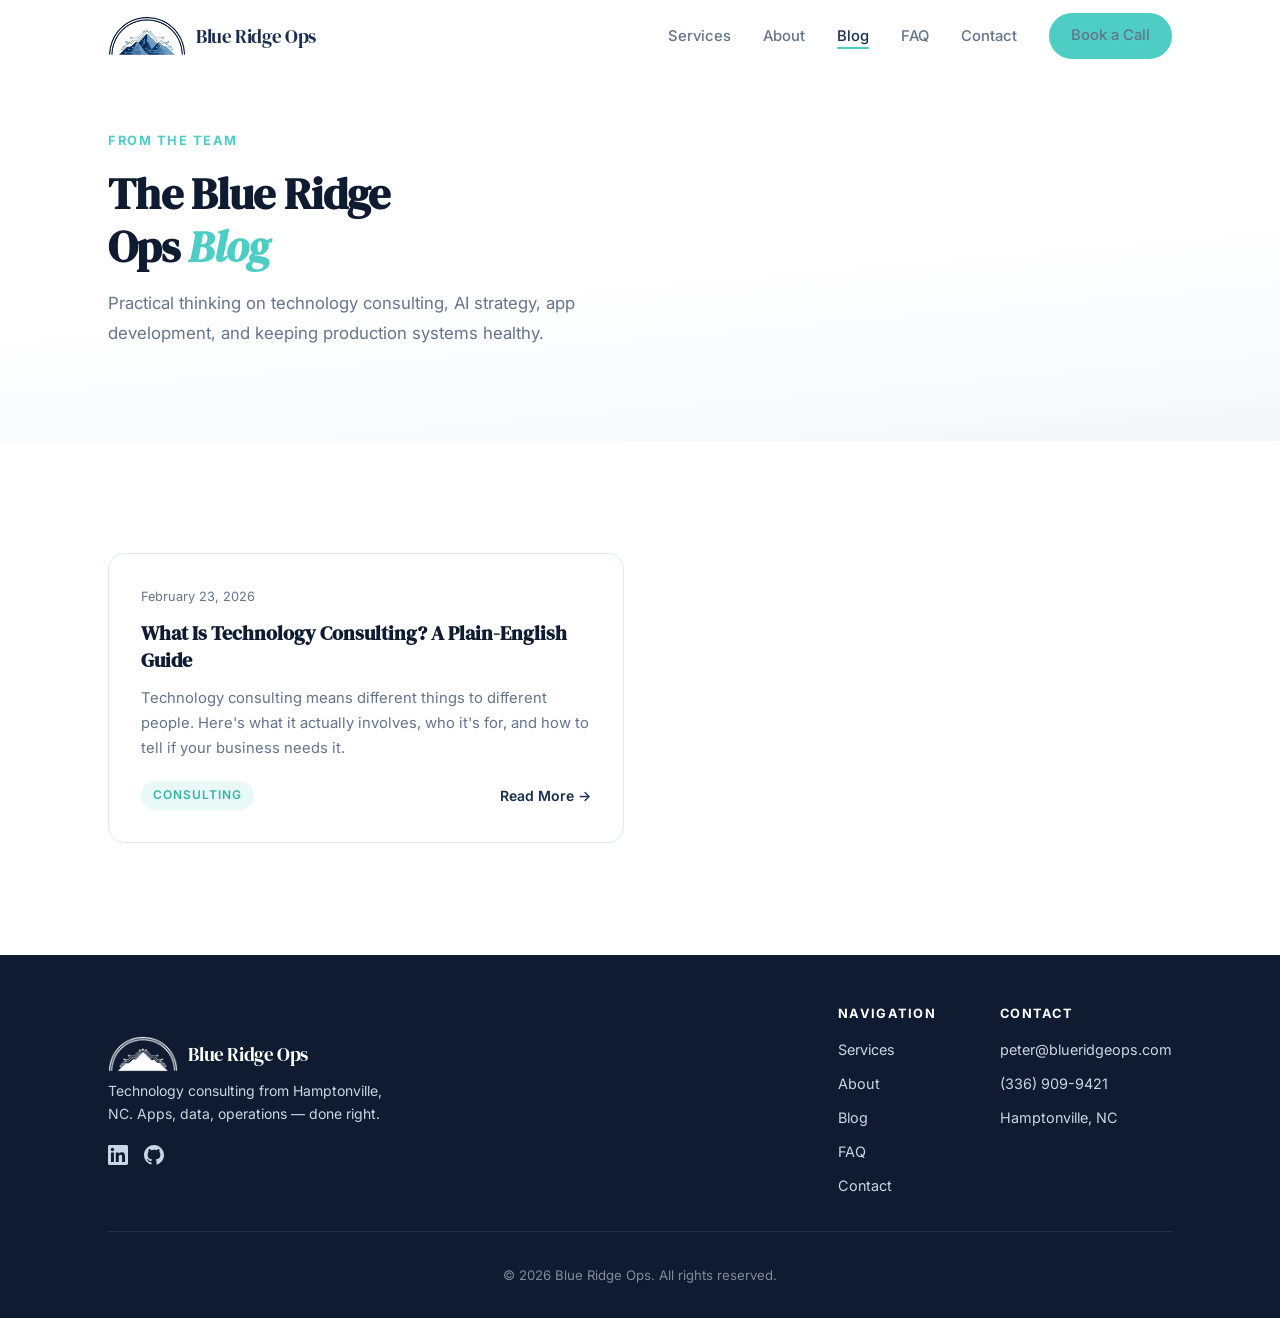
==== blog/index.html @ 74a75a66 "Add blog infrastructure and first post Blog listing page at /blog/ with card grid and CollectionPage" ====
<!DOCTYPE html>
<html lang="en">

<head>
  <meta charset="UTF-8">
  <meta name="viewport" content="width=device-width, initial-scale=1.0">
  <title>Blog — Blue Ridge Ops</title>
  <meta name="description"
    content="Insights on technology consulting, AI integration, mobile app development, and production operations from the Blue Ridge Ops team in North Carolina.">
  <link rel="canonical" href="https://www.blueridgeops.com/blog/">

  <!-- Open Graph -->
  <meta property="og:title" content="Blog — Blue Ridge Ops">
  <meta property="og:description"
    content="Insights on technology consulting, AI integration, mobile app development, and production operations.">
  <meta property="og:url" content="https://www.blueridgeops.com/blog/">
  <meta property="og:type" content="website">
  <meta property="og:image" content="https://www.blueridgeops.com/assets/og-image.png">
  <meta property="og:image:width" content="1200">
  <meta property="og:image:height" content="630">

  <!-- Twitter Card -->
  <meta name="twitter:card" content="summary_large_image">
  <meta name="twitter:title" content="Blog — Blue Ridge Ops">
  <meta name="twitter:description"
    content="Insights on technology consulting, AI integration, mobile app development, and production operations.">
  <meta name="twitter:image" content="https://www.blueridgeops.com/assets/og-image.png">

  <!-- Favicon -->
  <link rel="icon" type="image/svg+xml" href="/favicon.svg">
  <link rel="icon" type="image/png" sizes="32x32" href="/assets/favicon-32x32.png">
  <link rel="icon" type="image/png" sizes="16x16" href="/assets/favicon-16x16.png">
  <link rel="apple-touch-icon" sizes="180x180" href="/assets/apple-touch-icon.png">
  <meta name="theme-color" content="#1A2E4F">

  <!-- Structured Data -->
  <script type="application/ld+json">
  {
    "@context": "https://schema.org",
    "@type": "CollectionPage",
    "name": "Blog — Blue Ridge Ops",
    "description": "Insights on technology consulting, AI integration, mobile app development, and production operations from Blue Ridge Ops.",
    "url": "https://www.blueridgeops.com/blog/",
    "isPartOf": {
      "@id": "https://www.blueridgeops.com/#website"
    },
    "publisher": {
      "@id": "https://www.blueridgeops.com/#organization"
    }
  }
  </script>

  <!-- Fonts -->
  <link rel="preconnect" href="https://fonts.googleapis.com">
  <link rel="preconnect" href="https://fonts.gstatic.com" crossorigin>
  <link rel="preload" as="style"
    href="https://fonts.googleapis.com/css2?family=DM+Serif+Display:ital@0;1&family=Inter:wght@400;500;600;700&display=swap">
  <link rel="stylesheet"
    href="https://fonts.googleapis.com/css2?family=DM+Serif+Display:ital@0;1&family=Inter:wght@400;500;600;700&display=swap"
    media="print" onload="this.media='all'">
  <noscript>
    <link rel="stylesheet"
      href="https://fonts.googleapis.com/css2?family=DM+Serif+Display:ital@0;1&family=Inter:wght@400;500;600;700&display=swap">
  </noscript>

  <link rel="stylesheet" href="/styles.css">
</head>

<body>

  <a href="#blog-posts" class="skip-link">Skip to blog posts</a>

  <!-- Navigation -->
  <nav class="nav" id="nav">
    <div class="nav-inner">
      <a href="/" class="nav-logo">
        <img src="/BlueRidgeOps.png" alt="Blue Ridge Ops logo" class="nav-logo-img">
        <span class="logo-text">Blue Ridge Ops</span>
      </a>
      <button class="nav-toggle" id="nav-toggle" aria-label="Toggle menu" aria-expanded="false">
        <span></span>
        <span></span>
        <span></span>
      </button>
      <ul class="nav-links" id="nav-links">
        <li><a href="/#services">Services</a></li>
        <li><a href="/#about">About</a></li>
        <li><a href="/blog/" class="active">Blog</a></li>
        <li><a href="/#faq">FAQ</a></li>
        <li><a href="/#contact">Contact</a></li>
        <li><a href="/#contact" class="btn btn-sm">Book a Call</a></li>
      </ul>
    </div>
  </nav>

  <!-- Blog Header -->
  <header class="blog-hero">
    <div class="container">
      <span class="section-label fade-in">From the Team</span>
      <h1 class="section-title fade-in">The Blue Ridge<br>Ops <em>Blog</em></h1>
      <p class="section-sub fade-in">Practical thinking on technology consulting, AI strategy, app development, and keeping production systems healthy.</p>
    </div>
  </header>

  <!-- Blog Posts -->
  <section class="section" id="blog-posts" tabindex="-1">
    <div class="container">
      <div class="blog-grid">

        <article class="blog-card fade-in">
          <time class="blog-card-date" datetime="2026-02-23">February 23, 2026</time>
          <h2><a href="/blog/what-is-technology-consulting.html">What Is Technology Consulting? A Plain-English Guide</a></h2>
          <p>Technology consulting means different things to different people. Here's what it actually involves, who it's for, and how to tell if your business needs it.</p>
          <div class="blog-card-footer">
            <span class="blog-card-tag">Consulting</span>
            <a href="/blog/what-is-technology-consulting.html" class="blog-card-read-more">Read More &rarr;</a>
          </div>
        </article>

      </div>
    </div>
  </section>

  <!-- Footer -->
  <footer class="footer">
    <div class="container">
      <div class="footer-inner">
        <div class="footer-brand">
          <a href="/" class="nav-logo">
            <img src="/BlueRidgeOps.png" alt="Blue Ridge Ops logo" class="nav-logo-img">
            <span class="logo-text">Blue Ridge Ops</span>
          </a>
          <p class="footer-tagline">Technology consulting from Hamptonville, NC. Apps, data, operations — done right.</p>
          <div class="footer-social">
            <a href="https://www.linkedin.com/company/blueridgeops" target="_blank" rel="noopener noreferrer"
              aria-label="LinkedIn">
              <svg width="20" height="20" viewBox="0 0 24 24" fill="currentColor">
                <path
                  d="M20.447 20.452h-3.554v-5.569c0-1.328-.027-3.037-1.852-3.037-1.853 0-2.136 1.445-2.136 2.939v5.667H9.351V9h3.414v1.561h.046c.477-.9 1.637-1.85 3.37-1.85 3.601 0 4.267 2.37 4.267 5.455v6.286zM5.337 7.433a2.062 2.062 0 0 1-2.063-2.065 2.064 2.064 0 1 1 2.063 2.065zm1.782 13.019H3.555V9h3.564v11.452zM22.225 0H1.771C.792 0 0 .774 0 1.729v20.542C0 23.227.792 24 1.771 24h20.451C23.2 24 24 23.227 24 22.271V1.729C24 .774 23.2 0 22.222 0h.003z" />
              </svg>
            </a>
            <a href="https://github.com/blue-ridge-ops" target="_blank" rel="noopener noreferrer" aria-label="GitHub">
              <svg width="20" height="20" viewBox="0 0 24 24" fill="currentColor">
                <path
                  d="M12 0C5.374 0 0 5.373 0 12c0 5.302 3.438 9.8 8.207 11.387.599.111.793-.261.793-.577v-2.234c-3.338.726-4.033-1.416-4.033-1.416-.546-1.387-1.333-1.756-1.333-1.756-1.089-.745.083-.729.083-.729 1.205.084 1.839 1.237 1.839 1.237 1.07 1.834 2.807 1.304 3.492.997.107-.775.418-1.305.762-1.604-2.665-.305-5.467-1.334-5.467-5.931 0-1.311.469-2.381 1.236-3.221-.124-.303-.535-1.524.117-3.176 0 0 1.008-.322 3.301 1.23A11.509 11.509 0 0 1 12 5.803c1.02.005 2.047.138 3.006.404 2.291-1.552 3.297-1.23 3.297-1.23.653 1.653.242 2.874.118 3.176.77.84 1.235 1.911 1.235 3.221 0 4.609-2.807 5.624-5.479 5.921.43.372.823 1.102.823 2.222v3.293c0 .319.192.694.801.576C20.566 21.797 24 17.3 24 12c0-6.627-5.373-12-12-12z" />
              </svg>
            </a>
          </div>
        </div>
        <div class="footer-nav">
          <div class="footer-links">
            <h5>Navigation</h5>
            <a href="/#services">Services</a>
            <a href="/#about">About</a>
            <a href="/blog/">Blog</a>
            <a href="/#faq">FAQ</a>
            <a href="/#contact">Contact</a>
          </div>
          <div class="footer-contact">
            <h5>Contact</h5>
            <a href="mailto:peter@blueridgeops.com">peter@blueridgeops.com</a>
            <a href="tel:+13369099421">(336) 909-9421</a>
            <span>Hamptonville, NC</span>
          </div>
        </div>
      </div>
      <div class="footer-bottom">
        <p>&copy; <span id="year"></span> Blue Ridge Ops. All rights reserved.</p>
      </div>
    </div>
  </footer>

  <button id="back-to-top" aria-label="Back to top">
    <svg width="20" height="20" viewBox="0 0 24 24" fill="none" stroke="currentColor" stroke-width="2.5"
      stroke-linecap="round" stroke-linejoin="round">
      <path d="M18 15l-6-6-6 6" />
    </svg>
  </button>

  <script src="/script.js"></script>
</body>

</html>
---- styles.css ----
/* ============================================
   Blue Ridge Ops — Styles
   ============================================ */

/* --- Design Tokens --- */
:root {
  --primary: #1A2E4F;
  --primary-light: #4A80B5;
  --primary-dark: #0E1B30;
  --accent: #4ECDC4;
  --accent-light: #7EDDD6;
  --accent-dark: #38B2A9;
  --blue-mid: #5B8EC2;
  --bg: #FFFFFF;
  --bg-alt: #F4F7FA;
  --bg-dark: #0E1B30;
  --text: #2C3E50;
  --text-light: #64748B;
  --text-on-dark: #C8D6E5;
  --border: #E2E8F0;
  --radius: 16px;
  --radius-sm: 10px;
  --radius-pill: 100px;
  --shadow-sm: 0 1px 3px rgba(15, 33, 55, 0.06);
  --shadow-md: 0 4px 16px rgba(15, 33, 55, 0.08);
  --shadow-lg: 0 8px 32px rgba(15, 33, 55, 0.1);
  --font-display: 'DM Serif Display', Georgia, serif;
  --font-body: 'Inter', -apple-system, BlinkMacSystemFont, sans-serif;
  --max-width: 1160px;
}

/* --- Reset & Base --- */
*, *::before, *::after {
  margin: 0;
  padding: 0;
  box-sizing: border-box;
}

html {
  scroll-behavior: smooth;
  scroll-padding-top: 80px;
}

body {
  font-family: var(--font-body);
  color: var(--text);
  background: var(--bg);
  line-height: 1.7;
  font-size: 16px;
  -webkit-font-smoothing: antialiased;
  -moz-osx-font-smoothing: grayscale;
}

a {
  color: inherit;
  text-decoration: none;
}

img {
  max-width: 100%;
  display: block;
}

/* --- Accessibility --- */
.skip-link {
  position: absolute;
  top: -100%;
  left: 1rem;
  background: var(--primary);
  color: #fff;
  padding: 0.5rem 1rem;
  border-radius: var(--radius-sm);
  font-size: 0.875rem;
  font-weight: 600;
  z-index: 1001;
  transition: top 0.2s ease;
}

.skip-link:focus {
  top: 0.5rem;
}

*:focus-visible {
  outline: 3px solid var(--accent);
  outline-offset: 3px;
}

.btn:focus-visible {
  outline-offset: 4px;
}

.form-group input:focus-visible,
.form-group textarea:focus-visible {
  outline: none;
  border-color: var(--primary-light);
  box-shadow: 0 0 0 3px rgba(78, 205, 196, 0.25);
}

/* --- Utilities --- */
.container {
  max-width: var(--max-width);
  margin: 0 auto;
  padding: 0 clamp(1.25rem, 5vw, 3rem);
}

/* --- Animation --- */
.fade-in {
  opacity: 0;
  transform: translateY(24px);
  transition: opacity 0.7s ease, transform 0.7s ease;
}

.fade-in.visible {
  opacity: 1;
  transform: translateY(0);
}

/* --- Navigation --- */
.nav {
  position: fixed;
  top: 0;
  left: 0;
  right: 0;
  z-index: 1000;
  background: rgba(255, 255, 255, 0.92);
  backdrop-filter: blur(12px);
  -webkit-backdrop-filter: blur(12px);
  border-bottom: 1px solid transparent;
  transition: border-color 0.3s ease, box-shadow 0.3s ease;
}

.nav.scrolled {
  border-bottom-color: var(--border);
  box-shadow: var(--shadow-sm);
}

.nav-inner {
  max-width: var(--max-width);
  margin: 0 auto;
  padding: 0 clamp(1.25rem, 5vw, 3rem);
  display: flex;
  align-items: center;
  justify-content: space-between;
  height: 72px;
}

.nav-logo {
  display: flex;
  align-items: center;
  gap: 10px;
  font-family: var(--font-display);
  font-size: 1.2rem;
  color: var(--primary);
}

.nav-logo-img {
  height: 40px;
  width: auto;
  object-fit: contain;
}

.logo-text {
  letter-spacing: -0.02em;
}

.nav-links {
  display: flex;
  align-items: center;
  gap: 2rem;
  list-style: none;
}

.nav-links a {
  font-size: 0.925rem;
  font-weight: 500;
  color: var(--text-light);
  transition: color 0.2s ease;
  position: relative;
}

.nav-links a:not(.btn):hover {
  color: var(--primary);
}

.nav-links a:not(.btn)::after {
  content: '';
  position: absolute;
  bottom: -4px;
  left: 0;
  width: 0;
  height: 2px;
  background: var(--accent);
  transition: width 0.3s ease;
  border-radius: 1px;
}

.nav-links a:not(.btn):hover::after,
.nav-links a:not(.btn).active::after {
  width: 100%;
}

.nav-links a:not(.btn).active {
  color: var(--primary);
}

/* Hamburger */
.nav-toggle {
  display: none;
  flex-direction: column;
  gap: 5px;
  background: none;
  border: none;
  cursor: pointer;
  padding: 4px;
}

.nav-toggle span {
  display: block;
  width: 24px;
  height: 2px;
  background: var(--primary);
  border-radius: 2px;
  transition: transform 0.3s ease, opacity 0.3s ease;
}

.nav-toggle.active span:nth-child(1) {
  transform: rotate(45deg) translate(5px, 5px);
}

.nav-toggle.active span:nth-child(2) {
  opacity: 0;
}

.nav-toggle.active span:nth-child(3) {
  transform: rotate(-45deg) translate(5px, -5px);
}

/* --- Buttons --- */
.btn {
  display: inline-flex;
  align-items: center;
  justify-content: center;
  font-family: var(--font-body);
  font-weight: 600;
  font-size: 0.95rem;
  padding: 0.75rem 1.75rem;
  border-radius: var(--radius-pill);
  border: 2px solid transparent;
  cursor: pointer;
  transition: all 0.25s ease;
  white-space: nowrap;
}

.btn-primary {
  background: var(--primary);
  color: #fff;
  border-color: var(--primary);
}

.btn-primary:hover {
  background: var(--primary-dark);
  border-color: var(--primary-dark);
  transform: translateY(-2px);
  box-shadow: 0 6px 16px rgba(14, 27, 48, 0.25);
}

.btn-outline {
  background: transparent;
  color: var(--primary);
  border-color: var(--border);
}

.btn-outline:hover {
  border-color: var(--primary);
  background: var(--bg-alt);
  transform: translateY(-2px);
}

.btn-sm {
  padding: 0.5rem 1.25rem;
  font-size: 0.875rem;
  background: var(--accent);
  color: var(--primary-dark);
  border-color: var(--accent);
  font-weight: 700;
}

.btn-sm:hover {
  background: var(--accent-dark);
  border-color: var(--accent-dark);
  color: #fff;
}

.btn-block {
  width: 100%;
}

/* --- Hero --- */
.hero {
  padding: clamp(7rem, 16vh, 10rem) 0 clamp(4rem, 10vh, 7rem);
  background: linear-gradient(175deg, var(--bg) 60%, var(--bg-alt) 100%);
}

.hero-grid {
  display: grid;
  grid-template-columns: 1.15fr 0.85fr;
  gap: 4rem;
  align-items: center;
}

.hero-content h1 {
  font-family: var(--font-display);
  font-size: clamp(2.5rem, 5.5vw, 4rem);
  line-height: 1.15;
  color: var(--primary-dark);
  margin-bottom: 1.25rem;
  letter-spacing: -0.02em;
}

.hero-content h1 em {
  color: var(--accent);
  font-style: italic;
}

.hero-sub {
  font-size: clamp(1rem, 1.8vw, 1.15rem);
  color: var(--text-light);
  max-width: 520px;
  margin-bottom: 2rem;
  line-height: 1.75;
}

.hero-actions {
  display: flex;
  gap: 1rem;
  margin-bottom: 3rem;
  flex-wrap: wrap;
}

/* Badge */
.badge {
  display: inline-flex;
  align-items: center;
  gap: 8px;
  padding: 6px 16px;
  background: rgba(78, 205, 196, 0.1);
  border: 1px solid rgba(78, 205, 196, 0.25);
  border-radius: var(--radius-pill);
  font-size: 0.825rem;
  font-weight: 600;
  color: var(--accent-dark);
  margin-bottom: 1.5rem;
}

.badge-dot {
  width: 8px;
  height: 8px;
  background: var(--accent);
  border-radius: 50%;
  animation: pulse 2s infinite;
}

@keyframes pulse {
  0%, 100% { opacity: 1; }
  50% { opacity: 0.4; }
}

/* Hero Stats */
.hero-stats {
  display: flex;
  align-items: center;
  gap: 2rem;
}

.stat-value {
  display: block;
  font-family: var(--font-display);
  font-size: 1.5rem;
  color: var(--primary);
}

.stat-label {
  display: block;
  font-size: 0.8rem;
  color: var(--text-light);
  margin-top: 2px;
}

.stat-divider {
  width: 1px;
  height: 40px;
  background: var(--border);
}

/* Hero Visual Card */
.hero-visual {
  display: flex;
  justify-content: center;
}

.hero-card {
  background: var(--bg);
  border: 1px solid var(--border);
  border-radius: var(--radius);
  padding: 1.75rem;
  box-shadow: var(--shadow-lg);
  width: 100%;
  max-width: 340px;
}

.hero-card-header {
  display: flex;
  align-items: center;
  gap: 8px;
  font-size: 0.9rem;
  font-weight: 600;
  color: var(--primary);
  margin-bottom: 1.25rem;
}

.hero-card-header svg {
  color: var(--accent);
}

.hero-card-metric {
  margin-bottom: 1.5rem;
}

.metric-value {
  display: block;
  font-family: var(--font-display);
  font-size: 2.25rem;
  color: var(--primary-dark);
  line-height: 1;
}

.metric-label {
  font-size: 0.825rem;
  color: var(--text-light);
  margin-top: 4px;
}

.hero-card-bars {
  display: flex;
  align-items: flex-end;
  gap: 8px;
  height: 80px;
}

.bar {
  flex: 1;
  height: var(--h);
  background: var(--primary-light);
  border-radius: 4px 4px 0 0;
  opacity: 0.25;
  transition: opacity 0.3s ease;
}

.bar:nth-child(even) { opacity: 0.4; }
.bar:nth-child(odd) { opacity: 0.2; }
.bar.bar-accent {
  background: linear-gradient(180deg, var(--accent), var(--blue-mid));
  opacity: 1;
}

/* --- Sections --- */
.section {
  padding: clamp(4rem, 10vw, 7rem) 0;
}

.section-alt {
  background: var(--bg-alt);
}

.section-label {
  display: inline-block;
  font-size: 0.8rem;
  font-weight: 700;
  text-transform: uppercase;
  letter-spacing: 0.12em;
  color: var(--accent);
  margin-bottom: 1rem;
}

.section-title {
  font-family: var(--font-display);
  font-size: clamp(2rem, 4vw, 2.75rem);
  color: var(--primary-dark);
  line-height: 1.2;
  margin-bottom: 1rem;
  letter-spacing: -0.015em;
}

.section-title em {
  color: var(--accent);
  font-style: italic;
}

.section-sub {
  font-size: 1.05rem;
  color: var(--text-light);
  max-width: 560px;
  margin-bottom: 3rem;
  line-height: 1.75;
}

/* --- Services Grid --- */
.services-grid {
  display: grid;
  grid-template-columns: repeat(3, 1fr);
  gap: 2rem;
}

.service-card {
  background: var(--bg);
  border: 1px solid var(--border);
  border-radius: var(--radius);
  padding: 2rem;
  transition: transform 0.3s ease, box-shadow 0.3s ease, border-color 0.3s ease;
  position: relative;
  overflow: hidden;
}

.service-card::before {
  content: '';
  position: absolute;
  top: 0;
  left: 0;
  right: 0;
  height: 3px;
  background: linear-gradient(90deg, var(--accent), var(--blue-mid));
  opacity: 0;
  transition: opacity 0.3s ease;
}

.service-card:hover {
  transform: translateY(-4px);
  box-shadow: var(--shadow-lg);
  border-color: transparent;
}

.service-card:hover::before {
  opacity: 1;
}

.service-icon {
  width: 52px;
  height: 52px;
  display: flex;
  align-items: center;
  justify-content: center;
  background: rgba(27, 58, 92, 0.06);
  border-radius: 14px;
  color: var(--primary);
  margin-bottom: 1.25rem;
}

.service-card h3 {
  font-family: var(--font-display);
  font-size: 1.25rem;
  color: var(--primary-dark);
  margin-bottom: 0.75rem;
  line-height: 1.35;
}

.service-card p {
  font-size: 0.925rem;
  color: var(--text-light);
  line-height: 1.7;
  margin-bottom: 1.25rem;
}

.service-tag {
  display: inline-block;
  font-size: 0.75rem;
  font-weight: 600;
  text-transform: uppercase;
  letter-spacing: 0.08em;
  color: var(--accent-dark);
  background: rgba(78, 205, 196, 0.12);
  padding: 4px 12px;
  border-radius: var(--radius-pill);
}

.service-card-cta {
  background: linear-gradient(145deg, var(--bg-alt), var(--bg));
  border-style: dashed;
  display: flex;
  flex-direction: column;
}

.service-card-cta p {
  flex: 1;
}

.service-card-cta .btn {
  align-self: flex-start;
}

/* --- About --- */
.about-grid {
  display: grid;
  grid-template-columns: 1.2fr 0.8fr;
  gap: 4rem;
  align-items: center;
}

.about-content p {
  font-size: 1.05rem;
  color: var(--text-light);
  line-height: 1.75;
  margin-bottom: 2rem;
}

.about-list {
  list-style: none;
  display: flex;
  flex-direction: column;
  gap: 1rem;
}

.about-list li {
  display: flex;
  align-items: flex-start;
  gap: 12px;
  font-size: 0.95rem;
  line-height: 1.6;
}

.about-list li svg {
  flex-shrink: 0;
  margin-top: 3px;
}

.about-card {
  background: var(--bg);
  border: 1px solid var(--border);
  border-radius: var(--radius);
  padding: 2.5rem 2rem;
  text-align: center;
  box-shadow: var(--shadow-md);
}

.about-card-icon {
  width: 64px;
  height: 64px;
  display: flex;
  align-items: center;
  justify-content: center;
  background: rgba(27, 58, 92, 0.06);
  border-radius: 50%;
  margin: 0 auto 1.25rem;
}

.about-card h4 {
  font-family: var(--font-display);
  font-size: 1.35rem;
  color: var(--primary-dark);
  margin-bottom: 0.75rem;
}

.about-card p {
  font-size: 0.925rem;
  color: var(--text-light);
  line-height: 1.7;
  margin-bottom: 1.75rem;
}

/* --- Process --- */
.process-grid {
  display: grid;
  grid-template-columns: repeat(4, 1fr);
  gap: 2rem;
}

.process-step {
  text-align: center;
  position: relative;
}

.process-number {
  width: 48px;
  height: 48px;
  border-radius: 50%;
  background: var(--primary);
  color: #fff;
  font-family: var(--font-display);
  font-size: 1.25rem;
  display: flex;
  align-items: center;
  justify-content: center;
  margin: 0 auto 1.25rem;
}

.process-step h3 {
  font-family: var(--font-display);
  font-size: 1.2rem;
  color: var(--primary-dark);
  margin-bottom: 0.75rem;
}

.process-step p {
  font-size: 0.925rem;
  color: var(--text-light);
  line-height: 1.7;
}

/* --- FAQ --- */
.faq-grid {
  max-width: 740px;
  display: flex;
  flex-direction: column;
  gap: 1rem;
}

.faq-item {
  background: var(--bg);
  border: 1px solid var(--border);
  border-radius: var(--radius-sm);
  overflow: hidden;
  transition: border-color 0.2s ease;
}

.faq-item[open] {
  border-color: var(--accent);
}

.faq-item summary {
  padding: 1.25rem 1.5rem;
  font-weight: 600;
  font-size: 1rem;
  color: var(--primary-dark);
  cursor: pointer;
  list-style: none;
  display: flex;
  align-items: center;
  justify-content: space-between;
  gap: 1rem;
  transition: color 0.2s ease;
}

.faq-item summary::-webkit-details-marker {
  display: none;
}

.faq-item summary::after {
  content: '+';
  font-size: 1.4rem;
  font-weight: 300;
  color: var(--accent);
  flex-shrink: 0;
  transition: transform 0.3s ease;
}

.faq-item[open] summary::after {
  transform: rotate(45deg);
}

.faq-item summary:hover {
  color: var(--accent-dark);
}

.faq-item p {
  padding: 0 1.5rem 1.25rem;
  font-size: 0.95rem;
  color: var(--text-light);
  line-height: 1.75;
}

/* --- Contact --- */
.contact-grid {
  display: grid;
  grid-template-columns: 1fr 1fr;
  gap: 4rem;
  align-items: start;
}

.contact-info p {
  font-size: 1.05rem;
  color: var(--text-light);
  line-height: 1.75;
  margin-bottom: 2rem;
  max-width: 400px;
}

.contact-details {
  display: flex;
  flex-direction: column;
  gap: 1rem;
}

.contact-item {
  display: flex;
  align-items: center;
  gap: 12px;
  font-size: 0.95rem;
}

.contact-item a {
  color: var(--text);
  transition: color 0.2s ease;
}

.contact-item a:hover {
  color: var(--accent);
}

.contact-form {
  background: var(--bg-alt);
  border: 1px solid var(--border);
  border-radius: var(--radius);
  padding: 2.5rem;
}

.form-group {
  margin-bottom: 1.5rem;
}

.form-group label {
  display: block;
  font-size: 0.875rem;
  font-weight: 600;
  color: var(--primary-dark);
  margin-bottom: 0.5rem;
}

.form-group input,
.form-group textarea {
  width: 100%;
  padding: 0.75rem 1rem;
  font-family: var(--font-body);
  font-size: 0.95rem;
  border: 1px solid var(--border);
  border-radius: var(--radius-sm);
  background: var(--bg);
  color: var(--text);
  transition: border-color 0.2s ease, box-shadow 0.2s ease;
  outline: none;
}

.form-group input:focus,
.form-group textarea:focus {
  border-color: var(--primary-light);
  box-shadow: 0 0 0 3px rgba(45, 95, 138, 0.1);
}

.form-group input::placeholder,
.form-group textarea::placeholder {
  color: var(--text-light);
}

.form-group input:invalid:not(:placeholder-shown),
.form-group textarea:invalid:not(:placeholder-shown) {
  border-color: #EF4444;
}

.form-group input:invalid:not(:placeholder-shown):focus,
.form-group textarea:invalid:not(:placeholder-shown):focus {
  box-shadow: 0 0 0 3px rgba(239, 68, 68, 0.15);
}

.form-group textarea {
  resize: vertical;
  min-height: 120px;
}

.form-honey {
  position: absolute;
  left: -9999px;
  top: -9999px;
  opacity: 0;
  height: 0;
  overflow: hidden;
  pointer-events: none;
}

.form-note {
  font-size: 0.825rem;
  color: var(--text-light);
  text-align: center;
  margin-top: 1rem;
}

.form-status {
  text-align: center;
  font-size: 0.9rem;
  font-weight: 600;
  margin-top: 0.75rem;
  padding: 0.5rem;
  border-radius: var(--radius-sm);
}

.form-status.success {
  color: #059669;
  background: rgba(5, 150, 105, 0.08);
}

.form-status.error {
  color: #DC2626;
  background: rgba(220, 38, 38, 0.08);
}

/* --- Footer --- */
.footer {
  background: var(--bg-dark);
  padding: 3rem 0 2rem;
  color: var(--text-on-dark);
}

.footer-inner {
  display: flex;
  justify-content: space-between;
  align-items: center;
  padding-bottom: 2rem;
  border-bottom: 1px solid rgba(255, 255, 255, 0.1);
}

.footer .nav-logo {
  color: #fff;
}

.footer .nav-logo-img {
  height: 36px;
  filter: brightness(0) invert(1);
}

.footer-tagline {
  font-size: 0.875rem;
  color: var(--text-on-dark);
  margin-top: 0.5rem;
  max-width: 300px;
  line-height: 1.6;
}

.footer-social {
  display: flex;
  gap: 1rem;
  margin-top: 1.25rem;
}

.footer-social a {
  color: var(--text-on-dark);
  transition: color 0.2s ease;
}

.footer-social a:hover {
  color: var(--accent);
}

.footer-social svg {
  display: block;
}

.footer-nav {
  display: flex;
  gap: 4rem;
}

.footer-links,
.footer-contact {
  display: flex;
  flex-direction: column;
  gap: 0.6rem;
}

.footer-links h5,
.footer-contact h5 {
  font-size: 0.8rem;
  font-weight: 700;
  text-transform: uppercase;
  letter-spacing: 0.1em;
  color: #fff;
  margin-bottom: 0.25rem;
}

.footer-links a,
.footer-contact a,
.footer-contact span {
  font-size: 0.9rem;
  color: var(--text-on-dark);
  transition: color 0.2s ease;
}

.footer-links a:hover,
.footer-contact a:hover {
  color: var(--accent);
}

.footer-bottom {
  text-align: center;
  padding-top: 2rem;
}

.footer-bottom p {
  font-size: 0.825rem;
  color: rgba(203, 213, 225, 0.6);
}

/* ============================================
   Responsive
   ============================================ */

@media (max-width: 1100px) {
  .services-grid {
    grid-template-columns: repeat(2, 1fr);
  }

  .process-grid {
    grid-template-columns: repeat(2, 1fr);
    gap: 2.5rem;
  }
}

@media (max-width: 900px) {
  .hero-grid {
    grid-template-columns: 1fr;
    text-align: center;
    gap: 3rem;
  }

  .hero-sub {
    margin-left: auto;
    margin-right: auto;
  }

  .hero-actions {
    justify-content: center;
  }

  .hero-stats {
    justify-content: center;
  }

  .about-grid {
    grid-template-columns: 1fr;
    gap: 2.5rem;
  }

  .contact-grid {
    grid-template-columns: 1fr;
    gap: 2.5rem;
  }

  .footer-inner {
    flex-direction: column;
    gap: 2.5rem;
    text-align: center;
  }

  .footer-tagline {
    margin-left: auto;
    margin-right: auto;
  }

  .footer-social {
    justify-content: center;
  }

  .footer-nav {
    gap: 3rem;
    justify-content: center;
  }
}

@media (max-width: 640px) {
  .nav-toggle {
    display: flex;
  }

  .nav-links {
    position: fixed;
    top: 72px;
    left: 0;
    right: 0;
    background: rgba(255, 255, 255, 0.98);
    backdrop-filter: blur(12px);
    -webkit-backdrop-filter: blur(12px);
    flex-direction: column;
    padding: 2rem;
    gap: 1.25rem;
    border-bottom: 1px solid var(--border);
    transform: translateY(-100%);
    opacity: 0;
    pointer-events: none;
    transition: transform 0.35s ease, opacity 0.35s ease;
  }

  .nav-links.open {
    transform: translateY(0);
    opacity: 1;
    pointer-events: auto;
  }

  .services-grid {
    grid-template-columns: 1fr;
  }

  .process-grid {
    grid-template-columns: 1fr;
    gap: 2rem;
  }

  .hero-stats {
    flex-direction: column;
    gap: 1.25rem;
  }

  .stat-divider {
    width: 40px;
    height: 1px;
  }

  .contact-form {
    padding: 1.5rem;
  }

  .footer-nav {
    flex-direction: column;
    gap: 2rem;
  }
}

/* --- Back to Top --- */
#back-to-top {
  position: fixed;
  bottom: 2rem;
  right: 2rem;
  width: 48px;
  height: 48px;
  border-radius: 50%;
  background: var(--primary);
  color: #fff;
  border: none;
  cursor: pointer;
  display: flex;
  align-items: center;
  justify-content: center;
  opacity: 0;
  pointer-events: none;
  transition: opacity 0.3s ease, transform 0.3s ease, background 0.2s ease;
  box-shadow: var(--shadow-md);
  z-index: 900;
}

#back-to-top.visible {
  opacity: 1;
  pointer-events: auto;
}

#back-to-top:hover {
  background: var(--primary-dark);
  transform: translateY(-2px);
}

/* ============================================
   Blog
   ============================================ */

/* --- Blog Listing Grid --- */
.blog-hero {
  padding: clamp(7rem, 14vh, 9rem) 0 clamp(2rem, 5vh, 3rem);
  background: linear-gradient(175deg, var(--bg) 60%, var(--bg-alt) 100%);
}

.blog-hero .section-sub {
  max-width: 520px;
}

.blog-grid {
  display: grid;
  grid-template-columns: repeat(auto-fill, minmax(340px, 1fr));
  gap: 2rem;
}

.blog-card {
  background: var(--bg);
  border: 1px solid var(--border);
  border-radius: var(--radius);
  padding: 2rem;
  transition: transform 0.3s ease, box-shadow 0.3s ease, border-color 0.3s ease;
  position: relative;
  overflow: hidden;
  display: flex;
  flex-direction: column;
}

.blog-card::before {
  content: '';
  position: absolute;
  top: 0;
  left: 0;
  right: 0;
  height: 3px;
  background: linear-gradient(90deg, var(--accent), var(--blue-mid));
  opacity: 0;
  transition: opacity 0.3s ease;
}

.blog-card:hover {
  transform: translateY(-4px);
  box-shadow: var(--shadow-lg);
  border-color: transparent;
}

.blog-card:hover::before {
  opacity: 1;
}

.blog-card-date {
  font-size: 0.8rem;
  color: var(--text-light);
  margin-bottom: 0.75rem;
}

.blog-card h2 {
  font-family: var(--font-display);
  font-size: 1.25rem;
  color: var(--primary-dark);
  margin-bottom: 0.75rem;
  line-height: 1.35;
}

.blog-card h2 a {
  color: inherit;
  transition: color 0.2s ease;
}

.blog-card h2 a:hover {
  color: var(--accent-dark);
}

.blog-card p {
  font-size: 0.925rem;
  color: var(--text-light);
  line-height: 1.7;
  margin-bottom: 1.25rem;
  flex: 1;
}

.blog-card-tag {
  display: inline-block;
  font-size: 0.75rem;
  font-weight: 600;
  text-transform: uppercase;
  letter-spacing: 0.08em;
  color: var(--accent-dark);
  background: rgba(78, 205, 196, 0.12);
  padding: 4px 12px;
  border-radius: var(--radius-pill);
}

.blog-card-footer {
  display: flex;
  align-items: center;
  justify-content: space-between;
  gap: 1rem;
}

.blog-card-read-more {
  font-size: 0.875rem;
  font-weight: 600;
  color: var(--primary);
  transition: color 0.2s ease;
}

.blog-card-read-more:hover {
  color: var(--accent-dark);
}

/* --- Article Layout --- */
.article {
  max-width: 720px;
  margin: 0 auto;
  padding: clamp(6rem, 12vh, 8rem) clamp(1.25rem, 5vw, 3rem) clamp(3rem, 8vw, 5rem);
}

.breadcrumb {
  font-size: 0.85rem;
  color: var(--text-light);
  margin-bottom: 2rem;
}

.breadcrumb a {
  color: var(--accent-dark);
  font-weight: 500;
  transition: color 0.2s ease;
}

.breadcrumb a:hover {
  color: var(--primary);
}

.breadcrumb .separator {
  margin: 0 0.5rem;
  color: var(--border);
}

.article-header {
  margin-bottom: 2.5rem;
  padding-bottom: 2rem;
  border-bottom: 1px solid var(--border);
}

.article-header h1 {
  font-family: var(--font-display);
  font-size: clamp(2rem, 4.5vw, 2.75rem);
  color: var(--primary-dark);
  line-height: 1.2;
  margin-bottom: 1rem;
  letter-spacing: -0.015em;
}

.article-meta {
  display: flex;
  flex-wrap: wrap;
  align-items: center;
  gap: 0.5rem 1.25rem;
  font-size: 0.875rem;
  color: var(--text-light);
}

.article-meta .dot {
  color: var(--border);
}

/* --- Article Body Typography --- */
.article-body h2 {
  font-family: var(--font-display);
  font-size: 1.5rem;
  color: var(--primary-dark);
  margin: 2.5rem 0 1rem;
  line-height: 1.3;
}

.article-body h3 {
  font-family: var(--font-display);
  font-size: 1.2rem;
  color: var(--primary-dark);
  margin: 2rem 0 0.75rem;
  line-height: 1.35;
}

.article-body p {
  font-size: 1.025rem;
  line-height: 1.8;
  color: var(--text);
  margin-bottom: 1.5rem;
}

.article-body ul,
.article-body ol {
  margin: 0 0 1.5rem 1.5rem;
  line-height: 1.8;
  color: var(--text);
}

.article-body li {
  margin-bottom: 0.5rem;
  font-size: 1.025rem;
}

.article-body blockquote {
  border-left: 3px solid var(--accent);
  padding: 1rem 1.5rem;
  margin: 1.5rem 0;
  background: var(--bg-alt);
  border-radius: 0 var(--radius-sm) var(--radius-sm) 0;
  font-size: 1.025rem;
  color: var(--text-light);
  line-height: 1.75;
}

.article-body a {
  color: var(--accent-dark);
  text-decoration: underline;
  text-decoration-color: rgba(78, 205, 196, 0.4);
  text-underline-offset: 3px;
  transition: color 0.2s ease, text-decoration-color 0.2s ease;
}

.article-body a:hover {
  color: var(--primary);
  text-decoration-color: var(--primary);
}

.article-body strong {
  color: var(--primary-dark);
}

/* Article CTA */
.article-cta {
  margin-top: 3rem;
  padding: 2rem;
  background: var(--bg-alt);
  border: 1px solid var(--border);
  border-radius: var(--radius);
  text-align: center;
}

.article-cta p {
  font-size: 1.05rem;
  color: var(--text);
  margin-bottom: 1.25rem;
  line-height: 1.7;
}

/* Blog responsive */
@media (max-width: 640px) {
  .blog-grid {
    grid-template-columns: 1fr;
  }
}

/* --- Reduced Motion --- */
@media (prefers-reduced-motion: reduce) {
  *,
  *::before,
  *::after {
    animation-duration: 0.01ms !important;
    animation-iteration-count: 1 !important;
    transition-duration: 0.01ms !important;
    scroll-behavior: auto !important;
  }

  .fade-in {
    opacity: 1;
    transform: none;
  }
}
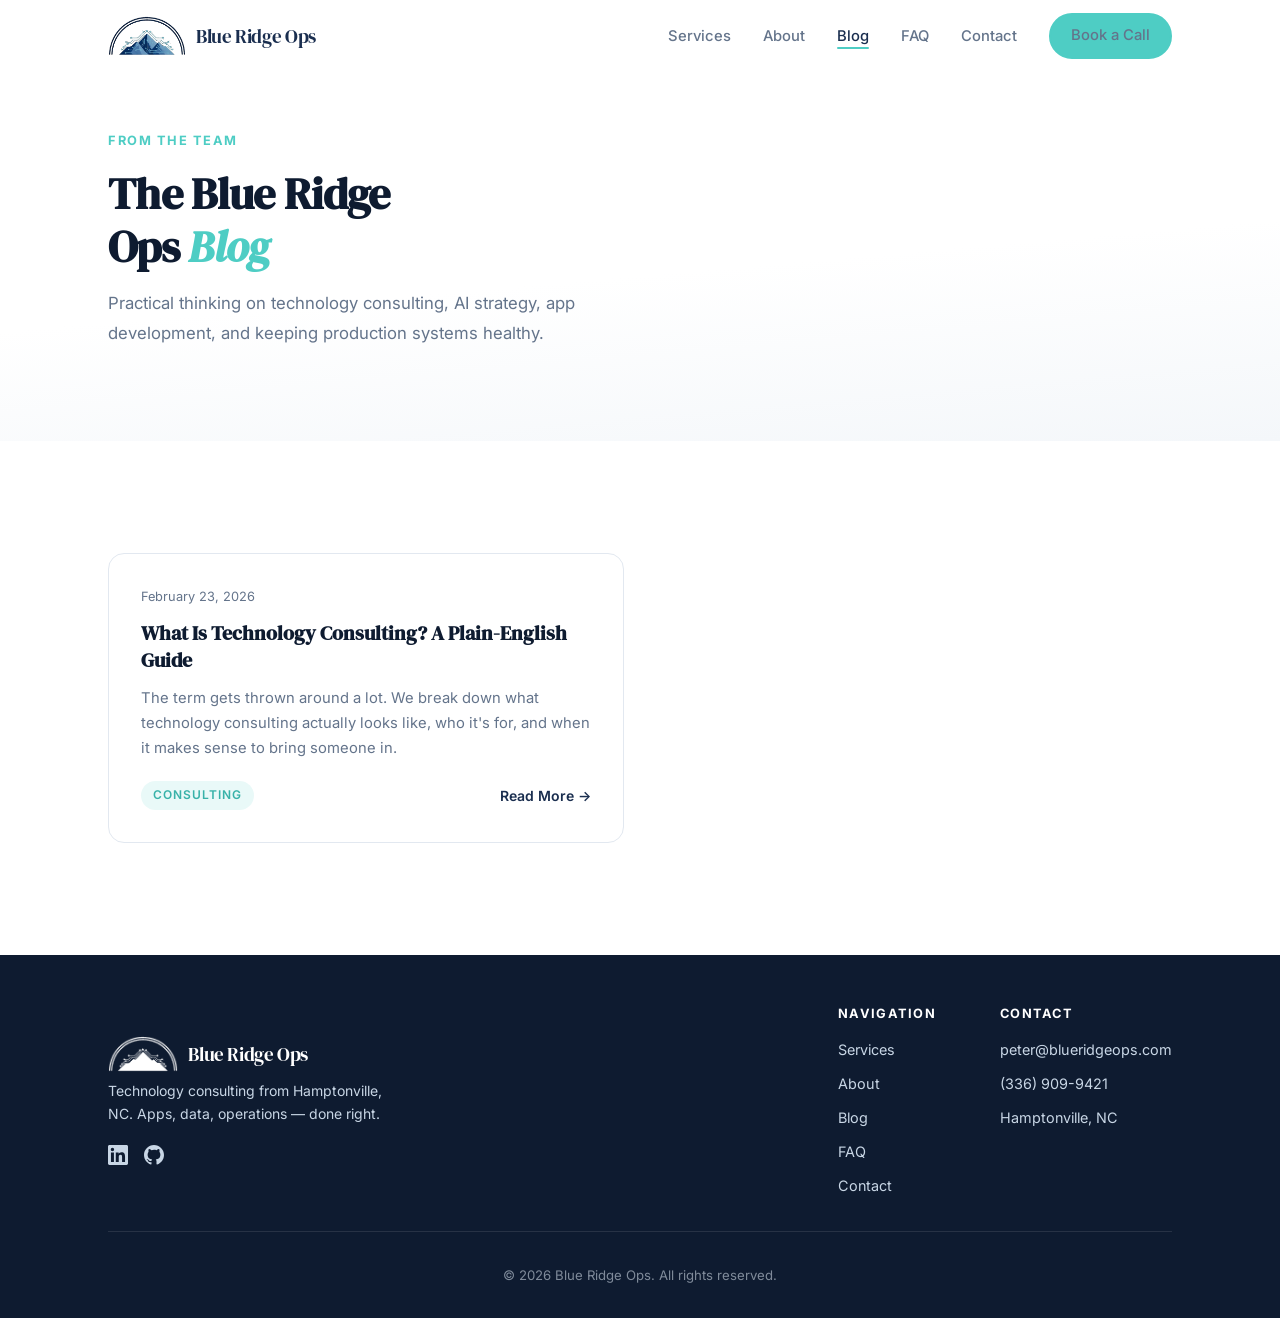
==== commit 1159862c: "Fix AI patterns in blog listing excerpt Rewrite card excerpt to remove "means different things to di" ====
--- a/blog/index.html
+++ b/blog/index.html
@@ -110,7 +110,7 @@
         <article class="blog-card fade-in">
           <time class="blog-card-date" datetime="2026-02-23">February 23, 2026</time>
           <h2><a href="/blog/what-is-technology-consulting.html">What Is Technology Consulting? A Plain-English Guide</a></h2>
-          <p>Technology consulting means different things to different people. Here's what it actually involves, who it's for, and how to tell if your business needs it.</p>
+          <p>The term gets thrown around a lot. We break down what technology consulting actually looks like, who it's for, and when it makes sense to bring someone in.</p>
           <div class="blog-card-footer">
             <span class="blog-card-tag">Consulting</span>
             <a href="/blog/what-is-technology-consulting.html" class="blog-card-read-more">Read More &rarr;</a>
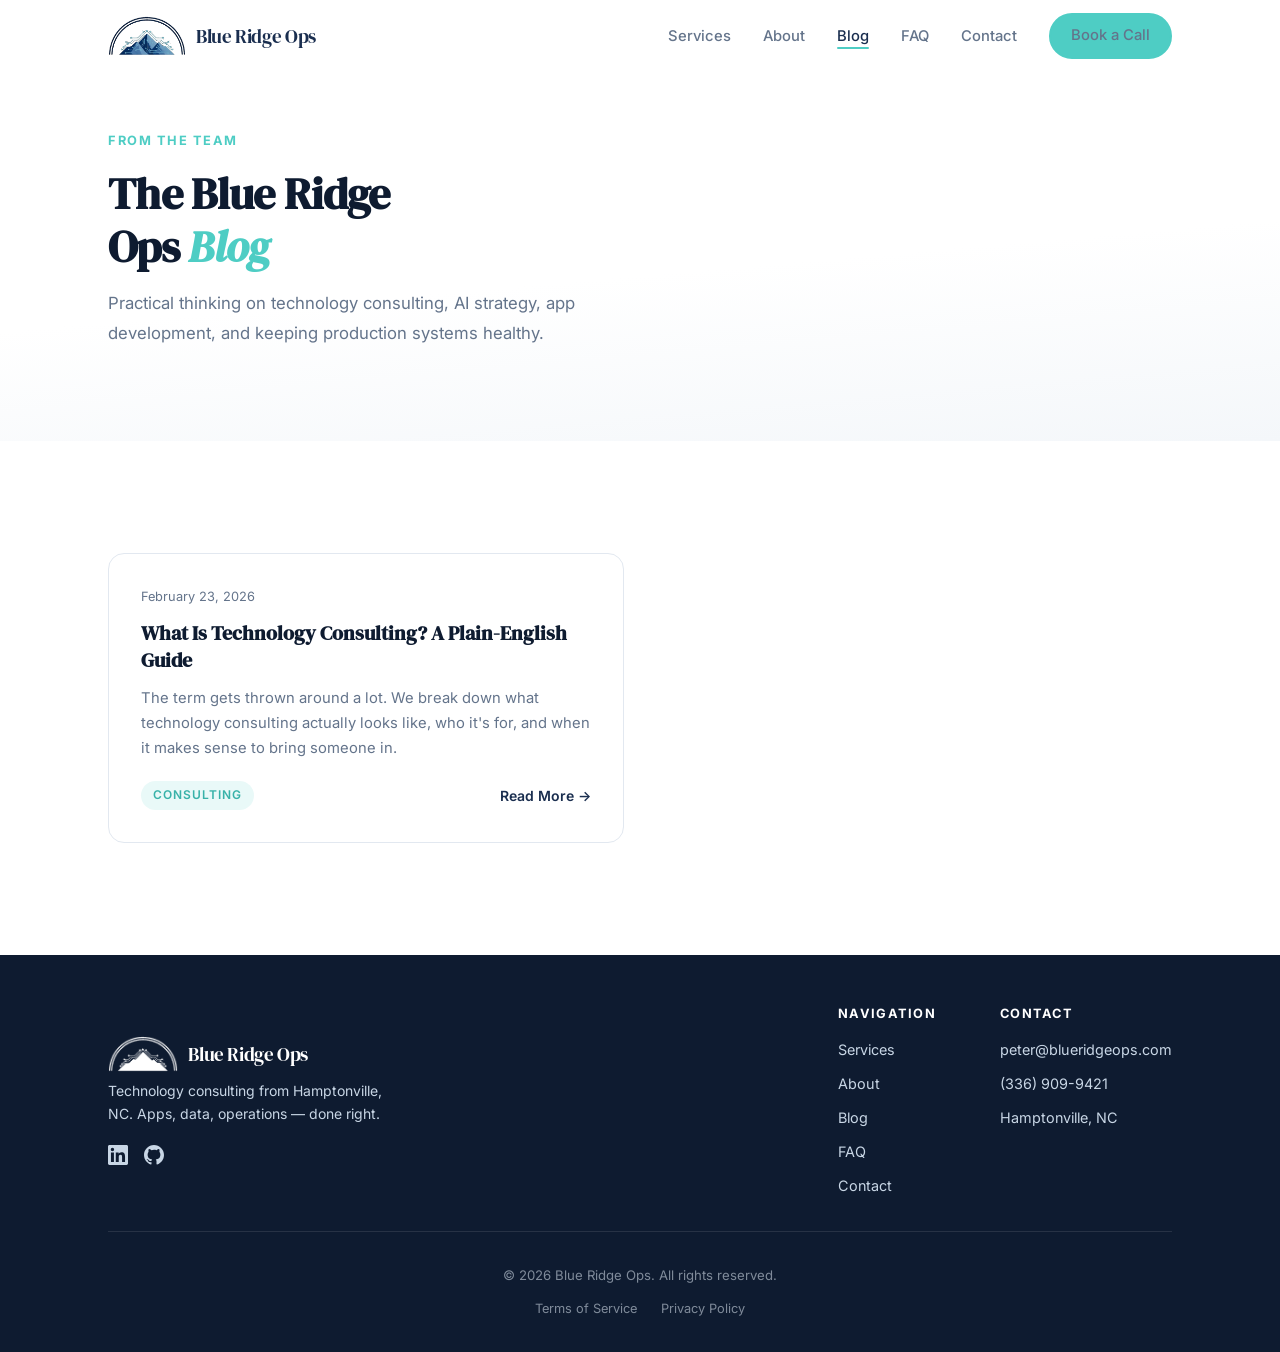
==== commit 9ba376ac: "Add privacy policy page and link it in site footer Co-Authored-By: Claude Opus 4.6 (1M context) <nor" ====
--- a/blog/index.html
+++ b/blog/index.html
@@ -166,6 +166,10 @@
       </div>
       <div class="footer-bottom">
         <p>&copy; <span id="year"></span> Blue Ridge Ops. All rights reserved.</p>
+        <div class="footer-legal">
+          <a href="/terms.html">Terms of Service</a>
+          <a href="/privacy.html">Privacy Policy</a>
+        </div>
       </div>
     </div>
   </footer>
--- a/styles.css
+++ b/styles.css
@@ -900,6 +900,49 @@
   background: rgba(220, 38, 38, 0.08);
 }
 
+/* --- Partners --- */
+.partners {
+  padding: 2.5rem 0;
+  border-top: 1px solid var(--border);
+  border-bottom: 1px solid var(--border);
+  background: var(--bg-alt);
+  text-align: center;
+}
+
+.partners-label {
+  display: block;
+  font-size: 0.75rem;
+  font-weight: 700;
+  text-transform: uppercase;
+  letter-spacing: 0.15em;
+  color: var(--text-light);
+  margin-bottom: 1.25rem;
+}
+
+.partners-logos {
+  display: flex;
+  align-items: center;
+  justify-content: center;
+  gap: 3rem;
+  flex-wrap: wrap;
+}
+
+.partner-link {
+  display: inline-flex;
+  align-items: center;
+  opacity: 0.7;
+  transition: opacity 0.3s ease;
+}
+
+.partner-link:hover {
+  opacity: 1;
+}
+
+.partner-logo {
+  height: 32px;
+  width: auto;
+}
+
 /* --- Footer --- */
 .footer {
   background: var(--bg-dark);
@@ -1411,6 +1454,102 @@
   }
 }
 
+/* --- Footer Legal --- */
+.footer-legal {
+  display: flex;
+  gap: 1.5rem;
+  justify-content: center;
+  margin-top: 0.75rem;
+}
+
+.footer-legal a {
+  font-size: 0.8rem;
+  color: rgba(203, 213, 225, 0.6);
+  transition: color 0.2s ease;
+}
+
+.footer-legal a:hover {
+  color: var(--accent);
+}
+
+/* --- Media Kit --- */
+.media-kit-logo-display {
+  display: grid;
+  grid-template-columns: 1fr 1fr;
+  gap: 1.5rem;
+  margin: 1.5rem 0 2rem;
+}
+
+.media-kit-logo-card {
+  display: flex;
+  flex-direction: column;
+  align-items: center;
+  gap: 1rem;
+  padding: 2rem;
+  border-radius: var(--radius);
+  border: 1px solid var(--border);
+}
+
+.media-kit-logo-card img {
+  max-height: 60px;
+  width: auto;
+}
+
+.media-kit-logo-card span {
+  font-size: 0.825rem;
+  color: var(--text-light);
+}
+
+.media-kit-logo-light {
+  background: var(--bg);
+}
+
+.media-kit-logo-dark {
+  background: var(--bg-dark);
+}
+
+.media-kit-logo-dark span {
+  color: var(--text-on-dark);
+}
+
+.media-kit-colors {
+  display: grid;
+  grid-template-columns: repeat(3, 1fr);
+  gap: 1rem;
+  margin: 1.5rem 0 2rem;
+}
+
+.media-kit-swatch {
+  display: flex;
+  flex-direction: column;
+  justify-content: flex-end;
+  padding: 1.25rem;
+  border-radius: var(--radius-sm);
+  min-height: 100px;
+}
+
+.swatch-label {
+  font-size: 0.825rem;
+  font-weight: 600;
+  color: #fff;
+}
+
+.swatch-hex {
+  font-size: 0.8rem;
+  color: rgba(255, 255, 255, 0.75);
+  font-family: monospace;
+}
+
+@media (max-width: 640px) {
+  .media-kit-logo-display {
+    grid-template-columns: 1fr;
+  }
+
+  .media-kit-colors {
+    grid-template-columns: repeat(2, 1fr);
+  }
+}
+
 /* --- Reduced Motion --- */
 @media (prefers-reduced-motion: reduce) {
   *,
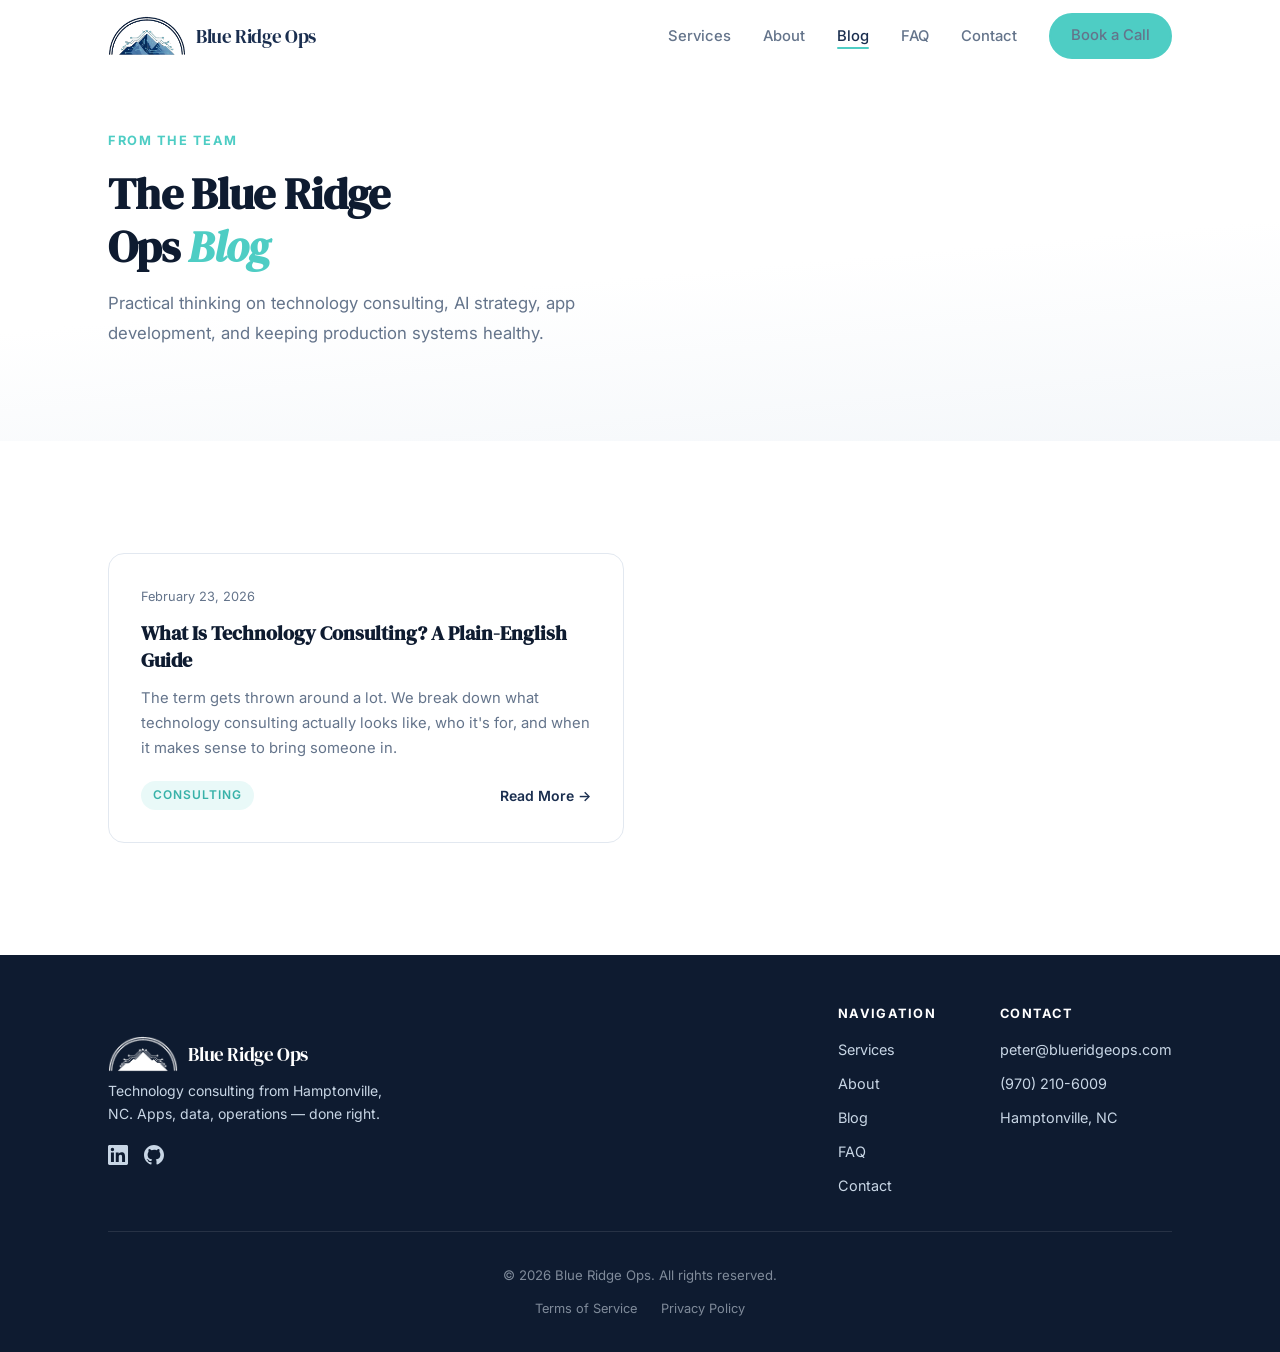
==== commit ef406d9a: "Update phone number to (970) 210-6009 Co-Authored-By: Claude Fable 5 <noreply@anthropic.com>" ====
--- a/blog/index.html
+++ b/blog/index.html
@@ -8,6 +8,7 @@
   <meta name="description"
     content="Insights on technology consulting, AI integration, mobile app development, and production operations from the Blue Ridge Ops team in North Carolina.">
   <link rel="canonical" href="https://www.blueridgeops.com/blog/">
+  <meta name="robots" content="index, follow, max-image-preview:large, max-snippet:-1, max-video-preview:-1">
 
   <!-- Open Graph -->
   <meta property="og:title" content="Blog — Blue Ridge Ops">
@@ -15,6 +16,8 @@
     content="Insights on technology consulting, AI integration, mobile app development, and production operations.">
   <meta property="og:url" content="https://www.blueridgeops.com/blog/">
   <meta property="og:type" content="website">
+  <meta property="og:site_name" content="Blue Ridge Ops">
+  <meta property="og:locale" content="en_US">
   <meta property="og:image" content="https://www.blueridgeops.com/assets/og-image.png">
   <meta property="og:image:width" content="1200">
   <meta property="og:image:height" content="630">
@@ -74,7 +77,7 @@
   <nav class="nav" id="nav">
     <div class="nav-inner">
       <a href="/" class="nav-logo">
-        <img src="/BlueRidgeOps.png" alt="Blue Ridge Ops logo" class="nav-logo-img">
+        <img src="/BlueRidgeOps.png" alt="Blue Ridge Ops logo" class="nav-logo-img" width="604" height="309">
         <span class="logo-text">Blue Ridge Ops</span>
       </a>
       <button class="nav-toggle" id="nav-toggle" aria-label="Toggle menu" aria-expanded="false">
@@ -127,7 +130,7 @@
       <div class="footer-inner">
         <div class="footer-brand">
           <a href="/" class="nav-logo">
-            <img src="/BlueRidgeOps.png" alt="Blue Ridge Ops logo" class="nav-logo-img">
+            <img src="/BlueRidgeOps.png" alt="Blue Ridge Ops logo" class="nav-logo-img" width="604" height="309">
             <span class="logo-text">Blue Ridge Ops</span>
           </a>
           <p class="footer-tagline">Technology consulting from Hamptonville, NC. Apps, data, operations — done right.</p>
@@ -159,7 +162,7 @@
           <div class="footer-contact">
             <h5>Contact</h5>
             <a href="mailto:peter@blueridgeops.com">peter@blueridgeops.com</a>
-            <a href="tel:+13369099421">(336) 909-9421</a>
+            <a href="tel:+19702106009">(970) 210-6009</a>
             <span>Hamptonville, NC</span>
           </div>
         </div>
@@ -181,7 +184,7 @@
     </svg>
   </button>
 
-  <script src="/script.js"></script>
+  <script src="/script.js" defer></script>
 </body>
 
 </html>
--- a/styles.css
+++ b/styles.css
@@ -864,6 +864,40 @@
   min-height: 120px;
 }
 
+.label-optional {
+  font-weight: 400;
+  color: var(--text-light);
+  font-size: 0.8rem;
+}
+
+.form-group-checkbox {
+  margin-bottom: 1.5rem;
+}
+
+.checkbox-label {
+  display: flex;
+  align-items: flex-start;
+  gap: 0.625rem;
+  font-size: 0.825rem;
+  color: var(--text-light);
+  line-height: 1.5;
+  cursor: pointer;
+}
+
+.checkbox-label input[type="checkbox"] {
+  margin-top: 0.2rem;
+  flex-shrink: 0;
+  width: 1rem;
+  height: 1rem;
+  accent-color: var(--primary);
+  cursor: pointer;
+}
+
+.checkbox-label a {
+  color: var(--primary-light);
+  text-decoration: underline;
+}
+
 .form-honey {
   position: absolute;
   left: -9999px;
@@ -874,11 +908,39 @@
   pointer-events: none;
 }
 
+.form-group-checkbox {
+  margin-bottom: 1rem;
+}
+
+.checkbox-label {
+  display: flex;
+  align-items: flex-start;
+  gap: 0.6rem;
+  font-size: 0.8rem;
+  color: var(--text-light);
+  line-height: 1.5;
+  cursor: pointer;
+}
+
+.checkbox-label input[type="checkbox"] {
+  margin-top: 0.2rem;
+  flex-shrink: 0;
+  width: 1rem;
+  height: 1rem;
+  accent-color: var(--primary);
+  cursor: pointer;
+}
+
 .form-note {
   font-size: 0.825rem;
   color: var(--text-light);
   text-align: center;
   margin-top: 1rem;
+}
+
+.form-note a {
+  color: var(--primary-light);
+  text-decoration: underline;
 }
 
 .form-status {
